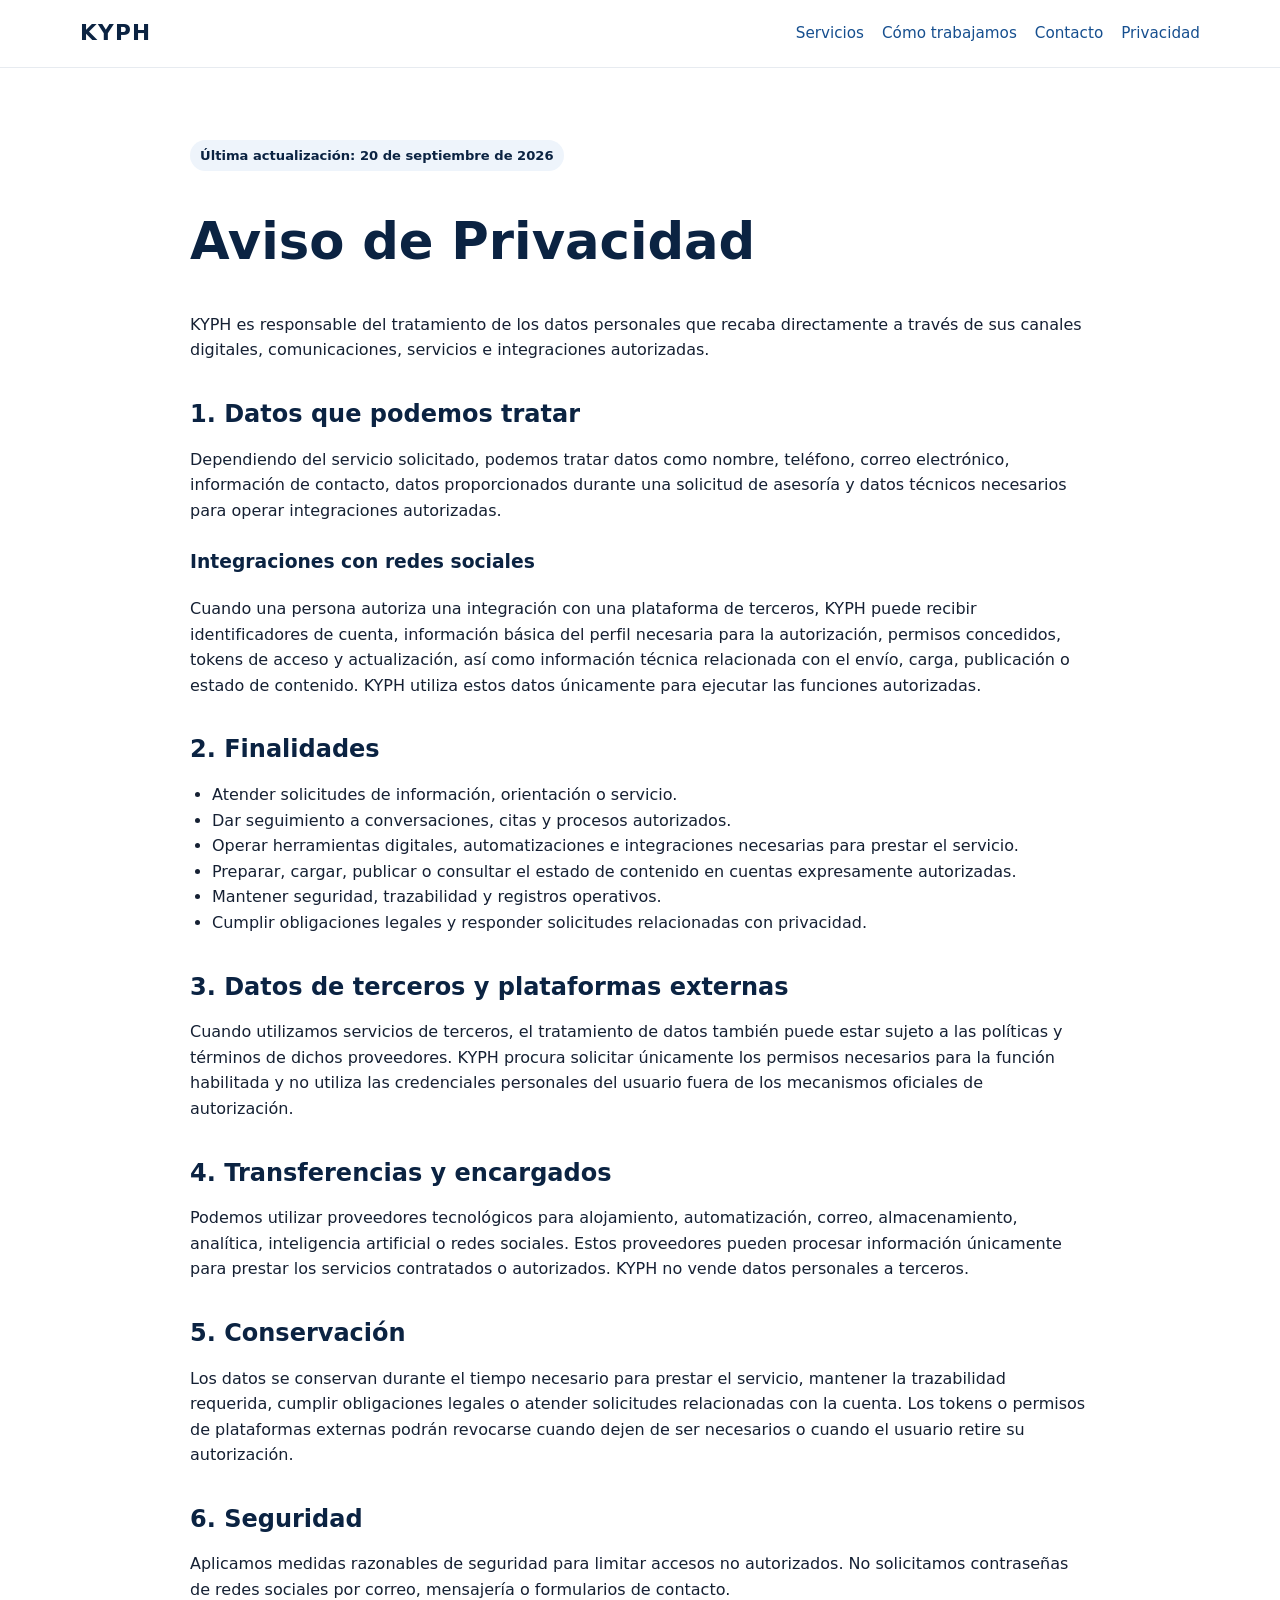
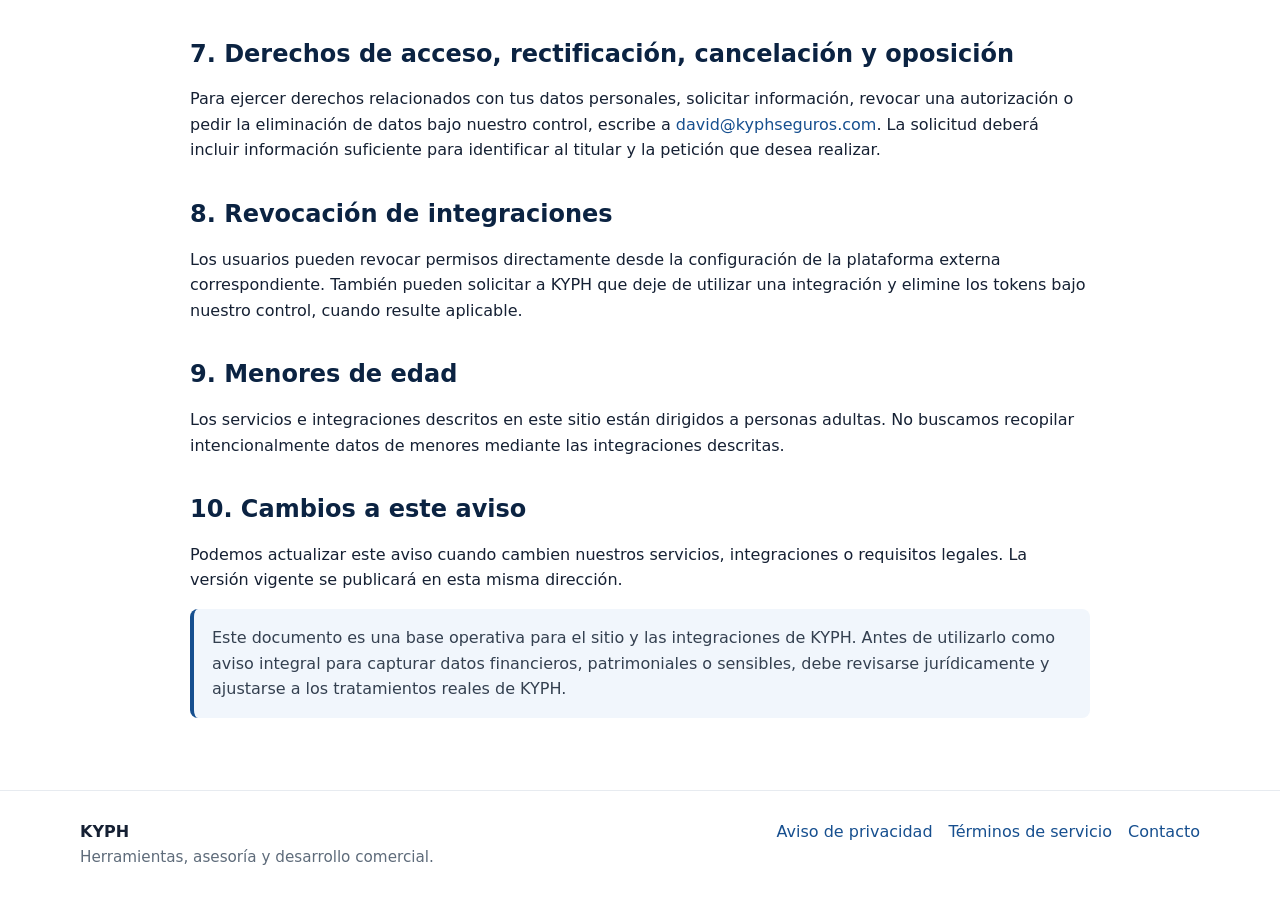
==== aviso-de-privacidad.html @ ff151786 "Add aviso-de-privacidad.html" ====
<!doctype html>
<html lang="es">
<head>
  <meta charset="utf-8">
  <meta name="viewport" content="width=device-width,initial-scale=1">
  <title>Aviso de Privacidad | KYPH</title>
  <meta name="description" content="Aviso de privacidad de KYPH.">
  <link rel="stylesheet" href="/assets/styles.css">
</head>
<body>
<header>
  <div class="container nav">
    <a class="brand" href="/">KYPH</a>
    <nav class="navlinks" aria-label="Navegación principal">
      <a href="/#servicios">Servicios</a>
      <a href="/#como-funciona">Cómo trabajamos</a>
      <a href="/#contacto">Contacto</a>
      <a href="/aviso-de-privacidad.html">Privacidad</a>
    </nav>
  </div>
</header>
<main>
  <section>
    <div class="container legal">
      <span class="badge">Última actualización: 20 de septiembre de 2026</span>
      <h1>Aviso de Privacidad</h1>

      <p>KYPH es responsable del tratamiento de los datos personales que recaba directamente a través de sus canales digitales, comunicaciones, servicios e integraciones autorizadas.</p>

      <h2>1. Datos que podemos tratar</h2>
      <p>Dependiendo del servicio solicitado, podemos tratar datos como nombre, teléfono, correo electrónico, información de contacto, datos proporcionados durante una solicitud de asesoría y datos técnicos necesarios para operar integraciones autorizadas.</p>

      <h3>Integraciones con redes sociales</h3>
      <p>Cuando una persona autoriza una integración con una plataforma de terceros, KYPH puede recibir identificadores de cuenta, información básica del perfil necesaria para la autorización, permisos concedidos, tokens de acceso y actualización, así como información técnica relacionada con el envío, carga, publicación o estado de contenido. KYPH utiliza estos datos únicamente para ejecutar las funciones autorizadas.</p>

      <h2>2. Finalidades</h2>
      <ul>
        <li>Atender solicitudes de información, orientación o servicio.</li>
        <li>Dar seguimiento a conversaciones, citas y procesos autorizados.</li>
        <li>Operar herramientas digitales, automatizaciones e integraciones necesarias para prestar el servicio.</li>
        <li>Preparar, cargar, publicar o consultar el estado de contenido en cuentas expresamente autorizadas.</li>
        <li>Mantener seguridad, trazabilidad y registros operativos.</li>
        <li>Cumplir obligaciones legales y responder solicitudes relacionadas con privacidad.</li>
      </ul>

      <h2>3. Datos de terceros y plataformas externas</h2>
      <p>Cuando utilizamos servicios de terceros, el tratamiento de datos también puede estar sujeto a las políticas y términos de dichos proveedores. KYPH procura solicitar únicamente los permisos necesarios para la función habilitada y no utiliza las credenciales personales del usuario fuera de los mecanismos oficiales de autorización.</p>

      <h2>4. Transferencias y encargados</h2>
      <p>Podemos utilizar proveedores tecnológicos para alojamiento, automatización, correo, almacenamiento, analítica, inteligencia artificial o redes sociales. Estos proveedores pueden procesar información únicamente para prestar los servicios contratados o autorizados. KYPH no vende datos personales a terceros.</p>

      <h2>5. Conservación</h2>
      <p>Los datos se conservan durante el tiempo necesario para prestar el servicio, mantener la trazabilidad requerida, cumplir obligaciones legales o atender solicitudes relacionadas con la cuenta. Los tokens o permisos de plataformas externas podrán revocarse cuando dejen de ser necesarios o cuando el usuario retire su autorización.</p>

      <h2>6. Seguridad</h2>
      <p>Aplicamos medidas razonables de seguridad para limitar accesos no autorizados. No solicitamos contraseñas de redes sociales por correo, mensajería o formularios de contacto.</p>

      <h2>7. Derechos de acceso, rectificación, cancelación y oposición</h2>
      <p>Para ejercer derechos relacionados con tus datos personales, solicitar información, revocar una autorización o pedir la eliminación de datos bajo nuestro control, escribe a <a href="mailto:david@kyphseguros.com">david@kyphseguros.com</a>. La solicitud deberá incluir información suficiente para identificar al titular y la petición que desea realizar.</p>

      <h2>8. Revocación de integraciones</h2>
      <p>Los usuarios pueden revocar permisos directamente desde la configuración de la plataforma externa correspondiente. También pueden solicitar a KYPH que deje de utilizar una integración y elimine los tokens bajo nuestro control, cuando resulte aplicable.</p>

      <h2>9. Menores de edad</h2>
      <p>Los servicios e integraciones descritos en este sitio están dirigidos a personas adultas. No buscamos recopilar intencionalmente datos de menores mediante las integraciones descritas.</p>

      <h2>10. Cambios a este aviso</h2>
      <p>Podemos actualizar este aviso cuando cambien nuestros servicios, integraciones o requisitos legales. La versión vigente se publicará en esta misma dirección.</p>

      <div class="notice">
        Este documento es una base operativa para el sitio y las integraciones de KYPH. Antes de utilizarlo como aviso integral para capturar datos financieros, patrimoniales o sensibles, debe revisarse jurídicamente y ajustarse a los tratamientos reales de KYPH.
      </div>
    </div>
  </section>
</main>
<footer>
  <div class="container footer">
    <div>
      <strong>KYPH</strong><br>
      <span class="meta">Herramientas, asesoría y desarrollo comercial.</span>
    </div>
    <div class="footer-links">
      <a href="/aviso-de-privacidad.html">Aviso de privacidad</a>
      <a href="/terminos-de-servicio.html">Términos de servicio</a>
      <a href="mailto:david@kyphseguros.com">Contacto</a>
    </div>
  </div>
</footer>
</body>
</html>
---- assets/styles.css ----
:root{
  --navy:#0b2342;
  --blue:#164f8f;
  --ink:#152033;
  --muted:#5e6b7a;
  --line:#e7ebf0;
  --bg:#f7f9fc;
  --white:#ffffff;
}
*{box-sizing:border-box}
html{scroll-behavior:smooth}
body{
  margin:0;
  font-family:Inter,ui-sans-serif,system-ui,-apple-system,BlinkMacSystemFont,"Segoe UI",sans-serif;
  color:var(--ink);
  background:var(--white);
  line-height:1.6;
}
a{color:var(--blue);text-decoration:none}
a:hover{text-decoration:underline}
.container{width:min(1120px,92%);margin:0 auto}
header{
  border-bottom:1px solid var(--line);
  background:rgba(255,255,255,.96);
  position:sticky;top:0;z-index:20;
}
.nav{display:flex;align-items:center;justify-content:space-between;gap:20px;padding:16px 0}
.brand{
  font-weight:800;letter-spacing:.06em;color:var(--navy);font-size:1.35rem
}
.navlinks{display:flex;gap:18px;flex-wrap:wrap;font-size:.95rem}
.hero{
  background:linear-gradient(135deg,#0b2342 0%,#164f8f 100%);
  color:#fff;
  padding:88px 0 76px;
}
.hero h1{font-size:clamp(2.2rem,6vw,4.6rem);line-height:1.02;margin:0 0 20px;max-width:900px}
.hero p{font-size:1.15rem;max-width:780px;color:#eaf2ff;margin:0}
.hero .cta{display:inline-block;margin-top:28px;background:#fff;color:var(--navy);font-weight:700;padding:12px 18px;border-radius:10px}
section{padding:72px 0}
.alt{background:var(--bg)}
h2{font-size:clamp(1.7rem,3vw,2.5rem);line-height:1.15;color:var(--navy);margin:0 0 18px}
.lead{max-width:820px;color:var(--muted);font-size:1.05rem}
.grid{display:grid;grid-template-columns:repeat(3,1fr);gap:20px;margin-top:32px}
.card{border:1px solid var(--line);border-radius:16px;padding:24px;background:#fff}
.card h3{margin:0 0 10px;color:var(--navy)}
.card p{margin:0;color:var(--muted)}
.notice{border-left:4px solid var(--blue);padding:16px 18px;background:#f1f6fc;border-radius:8px;color:#344050}
.contact{display:grid;grid-template-columns:1.2fr .8fr;gap:28px;align-items:start}
.meta{color:var(--muted);font-size:.95rem}
footer{border-top:1px solid var(--line);padding:28px 0;background:#fff}
.footer{display:flex;justify-content:space-between;gap:18px;flex-wrap:wrap}
.footer-links{display:flex;gap:16px;flex-wrap:wrap}
.legal{max-width:900px}
.legal h1{font-size:clamp(2rem,4vw,3.2rem);color:var(--navy);line-height:1.1}
.legal h2{margin-top:38px;font-size:1.5rem}
.legal h3{margin-top:24px;color:var(--navy)}
.legal ul{padding-left:22px}
.badge{display:inline-block;padding:5px 10px;border-radius:999px;background:#eef4fb;color:var(--navy);font-weight:700;font-size:.82rem}
@media(max-width:760px){
  .grid{grid-template-columns:1fr}
  .contact{grid-template-columns:1fr}
  .nav{align-items:flex-start}
  .navlinks{justify-content:flex-end}
  .hero{padding:64px 0 56px}
  section{padding:54px 0}
}
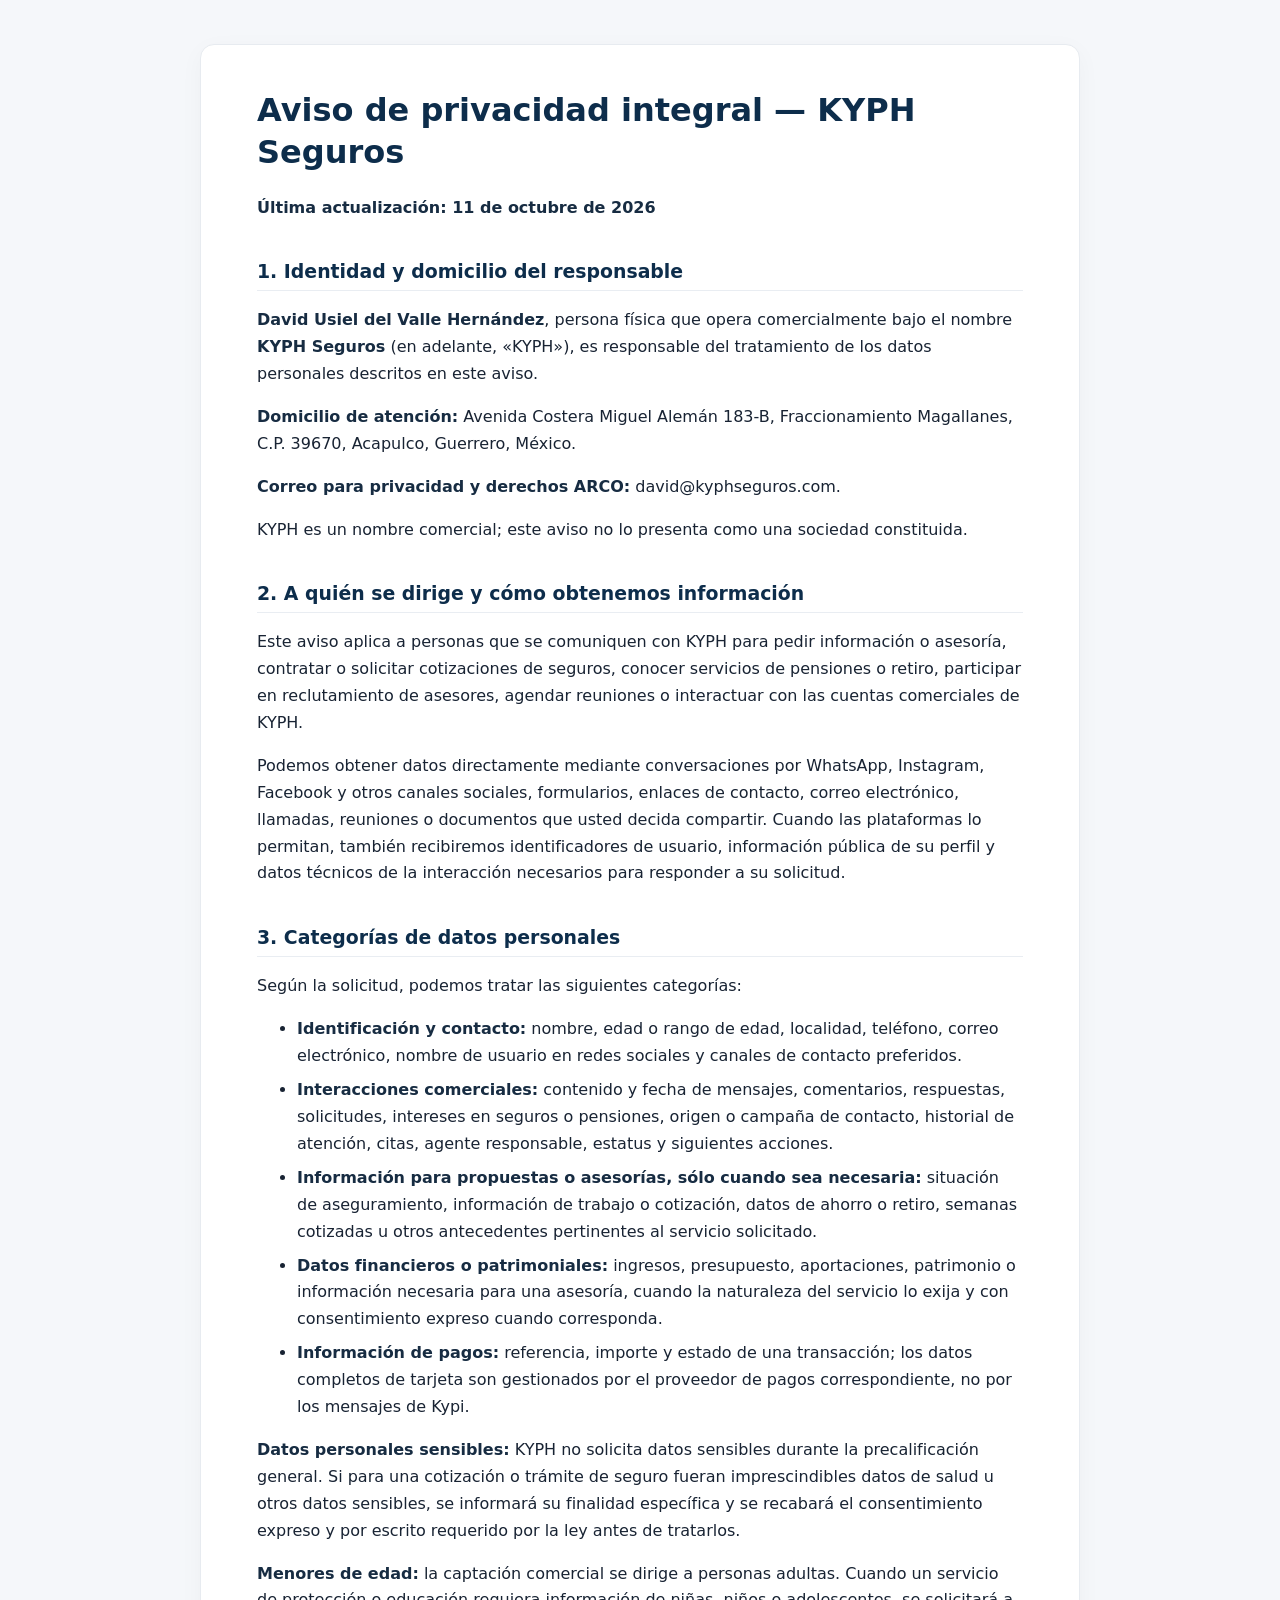
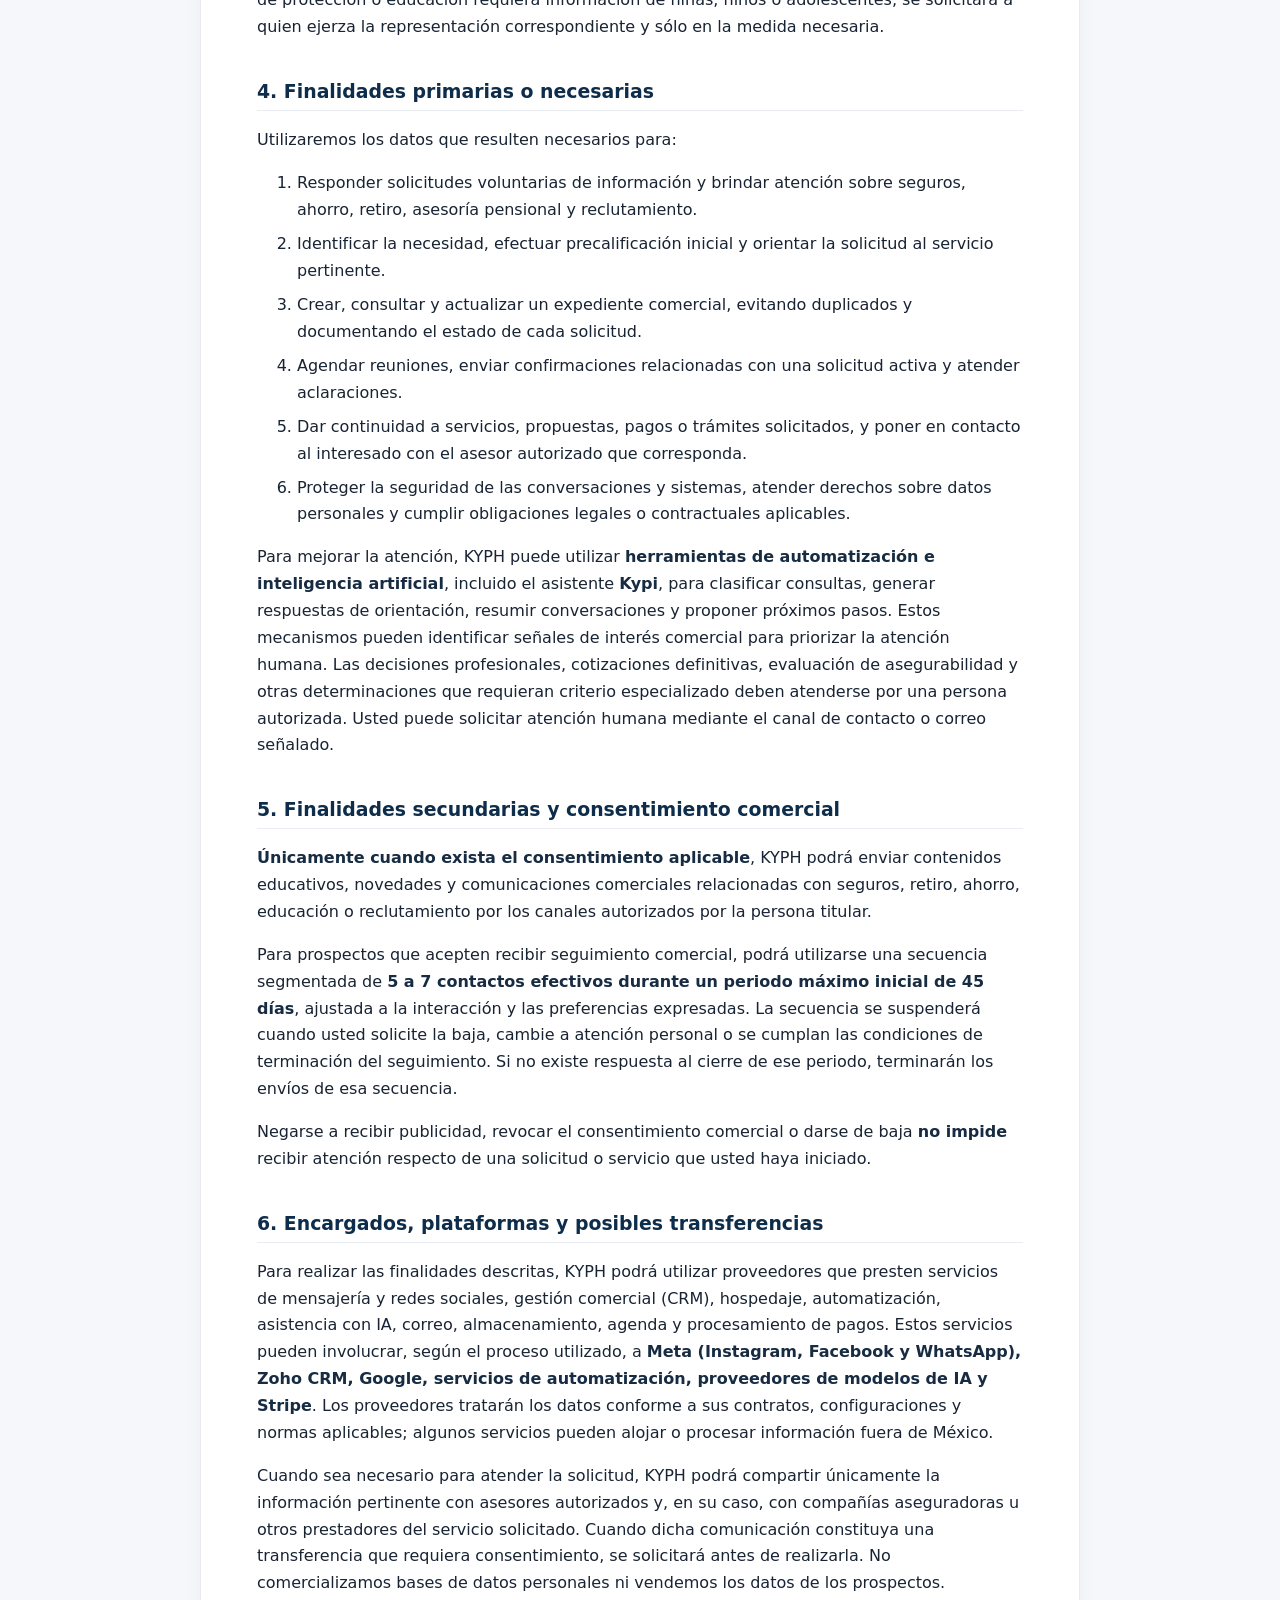
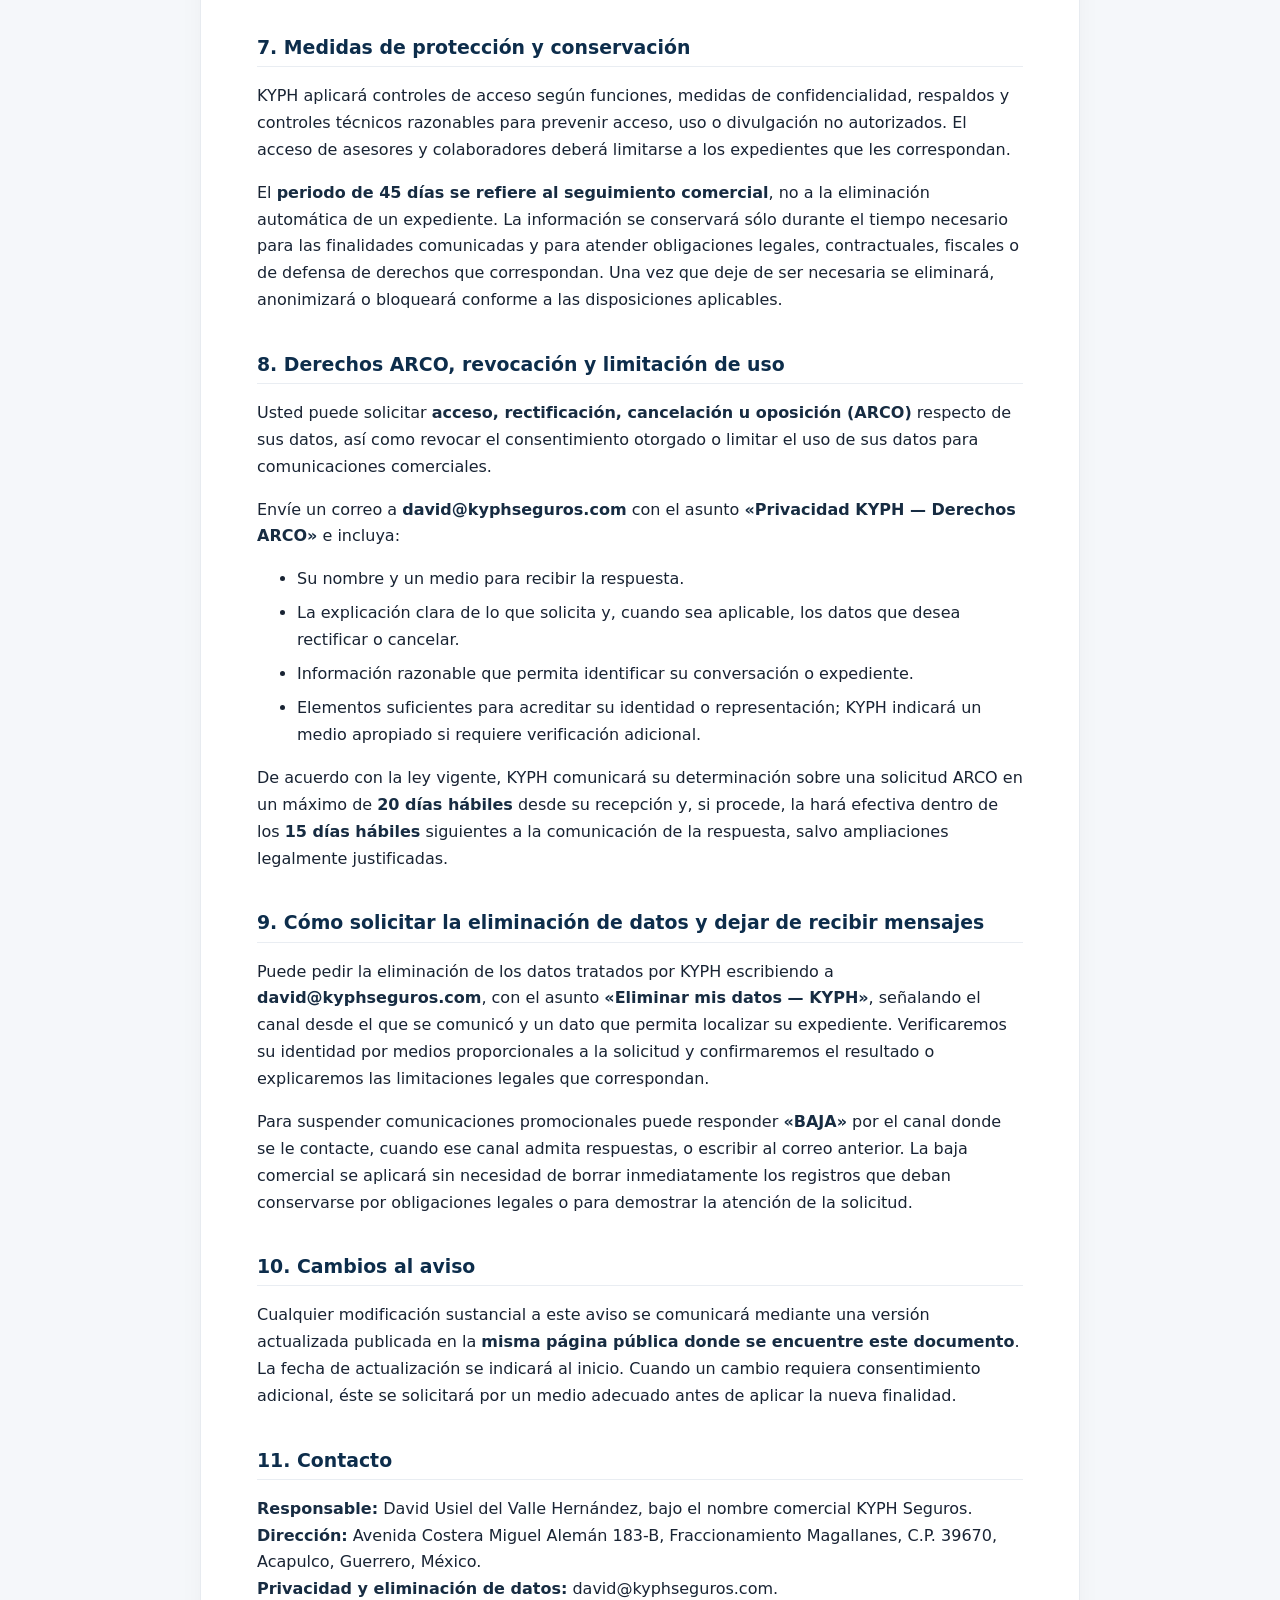
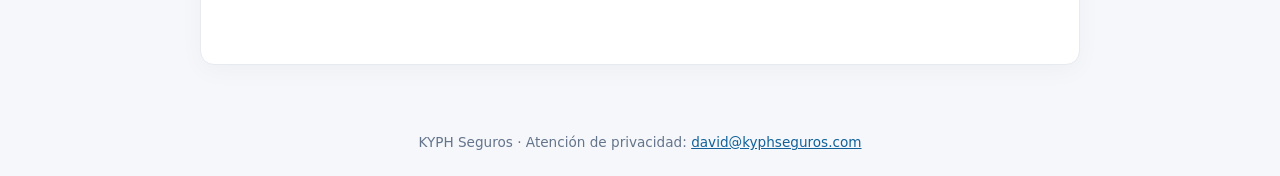
==== commit d2ca11bb: "Update KYPH privacy notice to approved October 2026 version" ====
--- a/aviso-de-privacidad.html
+++ b/aviso-de-privacidad.html
@@ -1,90 +1,88 @@
-<!doctype html>
-<html lang="es">
+<!DOCTYPE html>
+<html lang="es-MX">
 <head>
-  <meta charset="utf-8">
-  <meta name="viewport" content="width=device-width,initial-scale=1">
-  <title>Aviso de Privacidad | KYPH</title>
-  <meta name="description" content="Aviso de privacidad de KYPH.">
-  <link rel="stylesheet" href="/assets/styles.css">
+<meta charset="UTF-8">
+<meta name="viewport" content="width=device-width, initial-scale=1">
+<meta name="robots" content="index, follow">
+<meta name="description" content="Aviso de privacidad de KYPH Seguros. Información sobre datos personales, uso de IA, derechos ARCO y eliminación de datos.">
+<title>Aviso de privacidad | KYPH Seguros</title>
+<style>
+:root {color-scheme: light;}
+* {box-sizing: border-box;}
+body {background:#f5f7fa;color:#182333;font-family:system-ui,-apple-system,"Segoe UI",Arial,sans-serif;margin:0;line-height:1.68;}
+main {max-width:880px;margin:44px auto;padding:45px 56px;background:#fff;border:1px solid #e7ebf0;border-radius:14px;box-shadow:0 6px 24px rgba(0,0,0,.035)}
+h1,h2 {line-height:1.3;color:#0d2d4b;}
+h1 {font-size:2rem;margin-top:0;}
+h2 {font-size:1.18rem;margin-top:2em;padding-bottom:.35em;border-bottom:1px solid #e9edf2;}
+a {color:#12619a;overflow-wrap:anywhere;}
+li {margin:.45em 0;}
+strong {color:#172c42;}
+footer {padding:22px;text-align:center;font-size:.85rem;color:#64748b;}
+@media (max-width:700px){main{margin:0;padding:26px 21px;border:0;border-radius:0;}h1{font-size:1.55rem;}}
+</style>
 </head>
-<body>
-<header>
-  <div class="container nav">
-    <a class="brand" href="/">KYPH</a>
-    <nav class="navlinks" aria-label="Navegación principal">
-      <a href="/#servicios">Servicios</a>
-      <a href="/#como-funciona">Cómo trabajamos</a>
-      <a href="/#contacto">Contacto</a>
-      <a href="/aviso-de-privacidad.html">Privacidad</a>
-    </nav>
-  </div>
-</header>
-<main>
-  <section>
-    <div class="container legal">
-      <span class="badge">Última actualización: 20 de septiembre de 2026</span>
-      <h1>Aviso de Privacidad</h1>
+<body><main>
+<h1>Aviso de privacidad integral — KYPH Seguros</h1>
+<p><strong>Última actualización: 11 de octubre de 2026</strong></p>
+<h2>1. Identidad y domicilio del responsable</h2>
+<p><strong>David Usiel del Valle Hernández</strong>, persona física que opera comercialmente bajo el nombre <strong>KYPH Seguros</strong> (en adelante, «KYPH»), es responsable del tratamiento de los datos personales descritos en este aviso.</p>
+<p><strong>Domicilio de atención:</strong> Avenida Costera Miguel Alemán 183-B, Fraccionamiento Magallanes, C.P. 39670, Acapulco, Guerrero, México.</p>
+<p><strong>Correo para privacidad y derechos ARCO:</strong> david@kyphseguros.com.</p>
+<p>KYPH es un nombre comercial; este aviso no lo presenta como una sociedad constituida.</p>
+<h2>2. A quién se dirige y cómo obtenemos información</h2>
+<p>Este aviso aplica a personas que se comuniquen con KYPH para pedir información o asesoría, contratar o solicitar cotizaciones de seguros, conocer servicios de pensiones o retiro, participar en reclutamiento de asesores, agendar reuniones o interactuar con las cuentas comerciales de KYPH.</p>
+<p>Podemos obtener datos directamente mediante conversaciones por WhatsApp, Instagram, Facebook y otros canales sociales, formularios, enlaces de contacto, correo electrónico, llamadas, reuniones o documentos que usted decida compartir. Cuando las plataformas lo permitan, también recibiremos identificadores de usuario, información pública de su perfil y datos técnicos de la interacción necesarios para responder a su solicitud.</p>
+<h2>3. Categorías de datos personales</h2>
+<p>Según la solicitud, podemos tratar las siguientes categorías:</p>
+<ul>
+<li><strong>Identificación y contacto:</strong> nombre, edad o rango de edad, localidad, teléfono, correo electrónico, nombre de usuario en redes sociales y canales de contacto preferidos.</li>
+<li><strong>Interacciones comerciales:</strong> contenido y fecha de mensajes, comentarios, respuestas, solicitudes, intereses en seguros o pensiones, origen o campaña de contacto, historial de atención, citas, agente responsable, estatus y siguientes acciones.</li>
+<li><strong>Información para propuestas o asesorías, sólo cuando sea necesaria:</strong> situación de aseguramiento, información de trabajo o cotización, datos de ahorro o retiro, semanas cotizadas u otros antecedentes pertinentes al servicio solicitado.</li>
+<li><strong>Datos financieros o patrimoniales:</strong> ingresos, presupuesto, aportaciones, patrimonio o información necesaria para una asesoría, cuando la naturaleza del servicio lo exija y con consentimiento expreso cuando corresponda.</li>
+<li><strong>Información de pagos:</strong> referencia, importe y estado de una transacción; los datos completos de tarjeta son gestionados por el proveedor de pagos correspondiente, no por los mensajes de Kypi.</li>
+</ul>
+<p><strong>Datos personales sensibles:</strong> KYPH no solicita datos sensibles durante la precalificación general. Si para una cotización o trámite de seguro fueran imprescindibles datos de salud u otros datos sensibles, se informará su finalidad específica y se recabará el consentimiento expreso y por escrito requerido por la ley antes de tratarlos.</p>
+<p><strong>Menores de edad:</strong> la captación comercial se dirige a personas adultas. Cuando un servicio de protección o educación requiera información de niñas, niños o adolescentes, se solicitará a quien ejerza la representación correspondiente y sólo en la medida necesaria.</p>
+<h2>4. Finalidades primarias o necesarias</h2>
+<p>Utilizaremos los datos que resulten necesarios para:</p>
+<ol>
+<li>Responder solicitudes voluntarias de información y brindar atención sobre seguros, ahorro, retiro, asesoría pensional y reclutamiento.</li>
+<li>Identificar la necesidad, efectuar precalificación inicial y orientar la solicitud al servicio pertinente.</li>
+<li>Crear, consultar y actualizar un expediente comercial, evitando duplicados y documentando el estado de cada solicitud.</li>
+<li>Agendar reuniones, enviar confirmaciones relacionadas con una solicitud activa y atender aclaraciones.</li>
+<li>Dar continuidad a servicios, propuestas, pagos o trámites solicitados, y poner en contacto al interesado con el asesor autorizado que corresponda.</li>
+<li>Proteger la seguridad de las conversaciones y sistemas, atender derechos sobre datos personales y cumplir obligaciones legales o contractuales aplicables.</li>
+</ol>
+<p>Para mejorar la atención, KYPH puede utilizar <strong>herramientas de automatización e inteligencia artificial</strong>, incluido el asistente <strong>Kypi</strong>, para clasificar consultas, generar respuestas de orientación, resumir conversaciones y proponer próximos pasos. Estos mecanismos pueden identificar señales de interés comercial para priorizar la atención humana. Las decisiones profesionales, cotizaciones definitivas, evaluación de asegurabilidad y otras determinaciones que requieran criterio especializado deben atenderse por una persona autorizada. Usted puede solicitar atención humana mediante el canal de contacto o correo señalado.</p>
+<h2>5. Finalidades secundarias y consentimiento comercial</h2>
+<p><strong>Únicamente cuando exista el consentimiento aplicable</strong>, KYPH podrá enviar contenidos educativos, novedades y comunicaciones comerciales relacionadas con seguros, retiro, ahorro, educación o reclutamiento por los canales autorizados por la persona titular.</p>
+<p>Para prospectos que acepten recibir seguimiento comercial, podrá utilizarse una secuencia segmentada de <strong>5 a 7 contactos efectivos durante un periodo máximo inicial de 45 días</strong>, ajustada a la interacción y las preferencias expresadas. La secuencia se suspenderá cuando usted solicite la baja, cambie a atención personal o se cumplan las condiciones de terminación del seguimiento. Si no existe respuesta al cierre de ese periodo, terminarán los envíos de esa secuencia.</p>
+<p>Negarse a recibir publicidad, revocar el consentimiento comercial o darse de baja <strong>no impide</strong> recibir atención respecto de una solicitud o servicio que usted haya iniciado.</p>
+<h2>6. Encargados, plataformas y posibles transferencias</h2>
+<p>Para realizar las finalidades descritas, KYPH podrá utilizar proveedores que presten servicios de mensajería y redes sociales, gestión comercial (CRM), hospedaje, automatización, asistencia con IA, correo, almacenamiento, agenda y procesamiento de pagos. Estos servicios pueden involucrar, según el proceso utilizado, a <strong>Meta (Instagram, Facebook y WhatsApp), Zoho CRM, Google, servicios de automatización, proveedores de modelos de IA y Stripe</strong>. Los proveedores tratarán los datos conforme a sus contratos, configuraciones y normas aplicables; algunos servicios pueden alojar o procesar información fuera de México.</p>
+<p>Cuando sea necesario para atender la solicitud, KYPH podrá compartir únicamente la información pertinente con asesores autorizados y, en su caso, con compañías aseguradoras u otros prestadores del servicio solicitado. Cuando dicha comunicación constituya una transferencia que requiera consentimiento, se solicitará antes de realizarla. No comercializamos bases de datos personales ni vendemos los datos de los prospectos.</p>
+<h2>7. Medidas de protección y conservación</h2>
+<p>KYPH aplicará controles de acceso según funciones, medidas de confidencialidad, respaldos y controles técnicos razonables para prevenir acceso, uso o divulgación no autorizados. El acceso de asesores y colaboradores deberá limitarse a los expedientes que les correspondan.</p>
+<p>El <strong>periodo de 45 días se refiere al seguimiento comercial</strong>, no a la eliminación automática de un expediente. La información se conservará sólo durante el tiempo necesario para las finalidades comunicadas y para atender obligaciones legales, contractuales, fiscales o de defensa de derechos que correspondan. Una vez que deje de ser necesaria se eliminará, anonimizará o bloqueará conforme a las disposiciones aplicables.</p>
+<h2>8. Derechos ARCO, revocación y limitación de uso</h2>
+<p>Usted puede solicitar <strong>acceso, rectificación, cancelación u oposición (ARCO)</strong> respecto de sus datos, así como revocar el consentimiento otorgado o limitar el uso de sus datos para comunicaciones comerciales.</p>
+<p>Envíe un correo a <strong>david@kyphseguros.com</strong> con el asunto <strong>«Privacidad KYPH — Derechos ARCO»</strong> e incluya:</p>
+<ul>
+<li>Su nombre y un medio para recibir la respuesta.</li>
+<li>La explicación clara de lo que solicita y, cuando sea aplicable, los datos que desea rectificar o cancelar.</li>
+<li>Información razonable que permita identificar su conversación o expediente.</li>
+<li>Elementos suficientes para acreditar su identidad o representación; KYPH indicará un medio apropiado si requiere verificación adicional.</li>
+</ul>
+<p>De acuerdo con la ley vigente, KYPH comunicará su determinación sobre una solicitud ARCO en un máximo de <strong>20 días hábiles</strong> desde su recepción y, si procede, la hará efectiva dentro de los <strong>15 días hábiles</strong> siguientes a la comunicación de la respuesta, salvo ampliaciones legalmente justificadas.</p>
+<h2>9. Cómo solicitar la eliminación de datos y dejar de recibir mensajes</h2>
+<p>Puede pedir la eliminación de los datos tratados por KYPH escribiendo a <strong>david@kyphseguros.com</strong>, con el asunto <strong>«Eliminar mis datos — KYPH»</strong>, señalando el canal desde el que se comunicó y un dato que permita localizar su expediente. Verificaremos su identidad por medios proporcionales a la solicitud y confirmaremos el resultado o explicaremos las limitaciones legales que correspondan.</p>
+<p>Para suspender comunicaciones promocionales puede responder <strong>«BAJA»</strong> por el canal donde se le contacte, cuando ese canal admita respuestas, o escribir al correo anterior. La baja comercial se aplicará sin necesidad de borrar inmediatamente los registros que deban conservarse por obligaciones legales o para demostrar la atención de la solicitud.</p>
+<h2>10. Cambios al aviso</h2>
+<p>Cualquier modificación sustancial a este aviso se comunicará mediante una versión actualizada publicada en la <strong>misma página pública donde se encuentre este documento</strong>. La fecha de actualización se indicará al inicio. Cuando un cambio requiera consentimiento adicional, éste se solicitará por un medio adecuado antes de aplicar la nueva finalidad.</p>
+<h2>11. Contacto</h2>
+<p><strong>Responsable:</strong> David Usiel del Valle Hernández, bajo el nombre comercial KYPH Seguros.<br />
+<strong>Dirección:</strong> Avenida Costera Miguel Alemán 183-B, Fraccionamiento Magallanes, C.P. 39670, Acapulco, Guerrero, México.<br />
+<strong>Privacidad y eliminación de datos:</strong> david@kyphseguros.com.</p>
 
-      <p>KYPH es responsable del tratamiento de los datos personales que recaba directamente a través de sus canales digitales, comunicaciones, servicios e integraciones autorizadas.</p>
-
-      <h2>1. Datos que podemos tratar</h2>
-      <p>Dependiendo del servicio solicitado, podemos tratar datos como nombre, teléfono, correo electrónico, información de contacto, datos proporcionados durante una solicitud de asesoría y datos técnicos necesarios para operar integraciones autorizadas.</p>
-
-      <h3>Integraciones con redes sociales</h3>
-      <p>Cuando una persona autoriza una integración con una plataforma de terceros, KYPH puede recibir identificadores de cuenta, información básica del perfil necesaria para la autorización, permisos concedidos, tokens de acceso y actualización, así como información técnica relacionada con el envío, carga, publicación o estado de contenido. KYPH utiliza estos datos únicamente para ejecutar las funciones autorizadas.</p>
-
-      <h2>2. Finalidades</h2>
-      <ul>
-        <li>Atender solicitudes de información, orientación o servicio.</li>
-        <li>Dar seguimiento a conversaciones, citas y procesos autorizados.</li>
-        <li>Operar herramientas digitales, automatizaciones e integraciones necesarias para prestar el servicio.</li>
-        <li>Preparar, cargar, publicar o consultar el estado de contenido en cuentas expresamente autorizadas.</li>
-        <li>Mantener seguridad, trazabilidad y registros operativos.</li>
-        <li>Cumplir obligaciones legales y responder solicitudes relacionadas con privacidad.</li>
-      </ul>
-
-      <h2>3. Datos de terceros y plataformas externas</h2>
-      <p>Cuando utilizamos servicios de terceros, el tratamiento de datos también puede estar sujeto a las políticas y términos de dichos proveedores. KYPH procura solicitar únicamente los permisos necesarios para la función habilitada y no utiliza las credenciales personales del usuario fuera de los mecanismos oficiales de autorización.</p>
-
-      <h2>4. Transferencias y encargados</h2>
-      <p>Podemos utilizar proveedores tecnológicos para alojamiento, automatización, correo, almacenamiento, analítica, inteligencia artificial o redes sociales. Estos proveedores pueden procesar información únicamente para prestar los servicios contratados o autorizados. KYPH no vende datos personales a terceros.</p>
-
-      <h2>5. Conservación</h2>
-      <p>Los datos se conservan durante el tiempo necesario para prestar el servicio, mantener la trazabilidad requerida, cumplir obligaciones legales o atender solicitudes relacionadas con la cuenta. Los tokens o permisos de plataformas externas podrán revocarse cuando dejen de ser necesarios o cuando el usuario retire su autorización.</p>
-
-      <h2>6. Seguridad</h2>
-      <p>Aplicamos medidas razonables de seguridad para limitar accesos no autorizados. No solicitamos contraseñas de redes sociales por correo, mensajería o formularios de contacto.</p>
-
-      <h2>7. Derechos de acceso, rectificación, cancelación y oposición</h2>
-      <p>Para ejercer derechos relacionados con tus datos personales, solicitar información, revocar una autorización o pedir la eliminación de datos bajo nuestro control, escribe a <a href="mailto:david@kyphseguros.com">david@kyphseguros.com</a>. La solicitud deberá incluir información suficiente para identificar al titular y la petición que desea realizar.</p>
-
-      <h2>8. Revocación de integraciones</h2>
-      <p>Los usuarios pueden revocar permisos directamente desde la configuración de la plataforma externa correspondiente. También pueden solicitar a KYPH que deje de utilizar una integración y elimine los tokens bajo nuestro control, cuando resulte aplicable.</p>
-
-      <h2>9. Menores de edad</h2>
-      <p>Los servicios e integraciones descritos en este sitio están dirigidos a personas adultas. No buscamos recopilar intencionalmente datos de menores mediante las integraciones descritas.</p>
-
-      <h2>10. Cambios a este aviso</h2>
-      <p>Podemos actualizar este aviso cuando cambien nuestros servicios, integraciones o requisitos legales. La versión vigente se publicará en esta misma dirección.</p>
-
-      <div class="notice">
-        Este documento es una base operativa para el sitio y las integraciones de KYPH. Antes de utilizarlo como aviso integral para capturar datos financieros, patrimoniales o sensibles, debe revisarse jurídicamente y ajustarse a los tratamientos reales de KYPH.
-      </div>
-    </div>
-  </section>
-</main>
-<footer>
-  <div class="container footer">
-    <div>
-      <strong>KYPH</strong><br>
-      <span class="meta">Herramientas, asesoría y desarrollo comercial.</span>
-    </div>
-    <div class="footer-links">
-      <a href="/aviso-de-privacidad.html">Aviso de privacidad</a>
-      <a href="/terminos-de-servicio.html">Términos de servicio</a>
-      <a href="mailto:david@kyphseguros.com">Contacto</a>
-    </div>
-  </div>
-</footer>
-</body>
+</main><footer>KYPH Seguros · Atención de privacidad: <a href="mailto:david@kyphseguros.com">david@kyphseguros.com</a></footer></body>
 </html>
